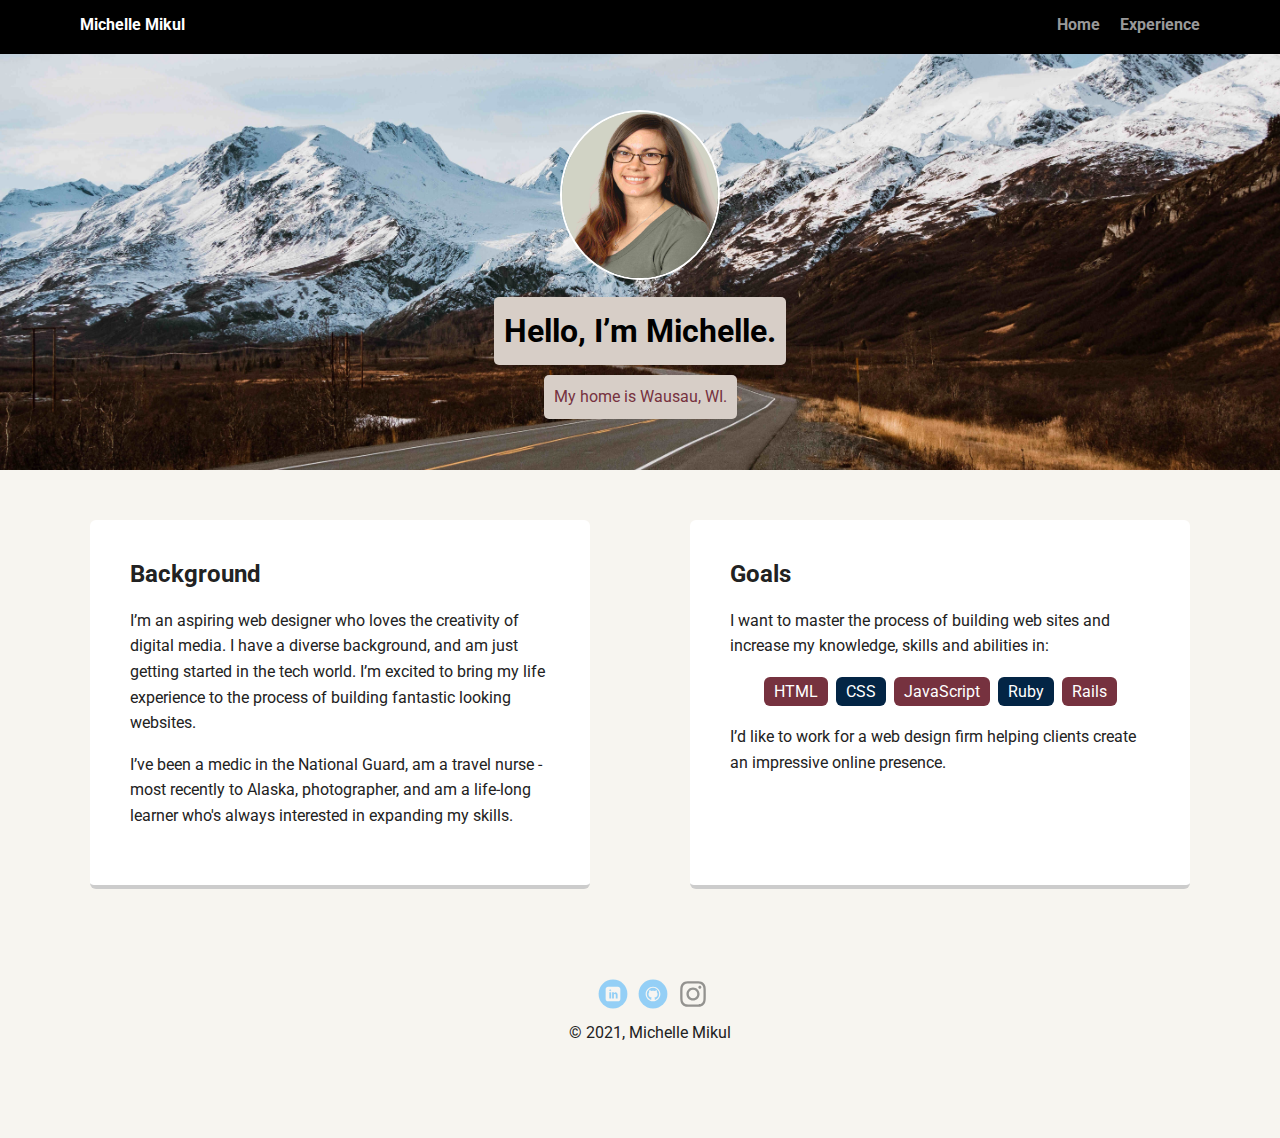
==== portfolio_update_v1/index.html @ 7de1b06a "Initial commit" ====
<!doctype html>
<html lang="en">
<head>
  <meta charset="utf-8">
  <title>Michelle Mikul's Profile</title>
  <meta name="viewport" content="width=device-width, initial-scale=1.0">
  <link rel="stylesheet" href="styles.css">
  <link href="https://fonts.googleapis.com/css?family=Muli%7CRoboto:400,300,500,700,900" rel="stylesheet"></head>
  <body>

    <nav class="main-nav">
        <ul class="nav">
          <li class="name">Michelle Mikul</li>
          <li><a href="index.html">Home</a></li>
          <li><a href="experience.html">Experience</a></li>
        </ul>
    </nav>

    <header>
      <img src="images/headshot.jpg" alt="Photo of Michelle Mikul" class="profile-image">
      <h1 class="tag name">Hello, I’m Michelle.</h1>
      <p class="tag location">My home is Wausau, WI.</p>
    </header>

    <main class="flex">
      <section class="card">
        <h2>Background</h2>
        <p>I’m an aspiring web designer who loves the creativity of digital media. I have a diverse background, and am just getting started in the tech world. I’m excited to bring my life experience to the process of building fantastic looking websites.</p>
        <p>I’ve been a medic in the National Guard, am a travel nurse - most recently to Alaska, photographer, and am a life-long learner who's always interested in expanding my skills.</p>
      </section> 

      <section class="card">
        <h2>Goals</h2>
        <p>I want to master the process of building web sites and increase my knowledge, skills and abilities in:</p>
        <ul class="skills">
          <li>HTML</li>
          <li>CSS</li>
          <li>JavaScript</li>
          <li>Ruby</li>
          <li>Rails</li>
        </ul>
        <p>I’d like to work for a web design firm helping clients create an impressive online presence.</p>
      </section> 

    </main>
    <footer>
      <ul>
        <li><a href="https://www.linkedin.com/in/michelle-mikul-97231938" target="_blank" class="social linkedin">LinkedIn</a></li>
        <li><a href="https://github.com/mlkrubsack" target="_blank" class="social github">Github</a></li>
        <li><a href="https://www.instagram.com/michellemikul/" target="_blank" class ="social instagram">Instagram</a></li>
      </ul>
      <p class="copyright">&copy; 2021, Michelle Mikul</p>
    </footer>
  </body>
  </html>
---- portfolio_update_v1/styles.css ----
/* Global Layout Set-up */
* { 
  box-sizing: border-box;
}
  
body {
  margin: 0;
  padding: 0;
  text-align: center;
  font-family: 'Roboto', sans-serif;
  color: #222;
  background: #f7f5f0;
}
/* Link Styles */

a {
  text-decoration: none;
  color: #999;
}
a:hover {
  color: #3E85A3;
}
p a{
  text-decoration: none;
  color: #348C4C;
}
a:hover {
  color: #3E85A3;
}

/* Section Styles */

.main-nav {
  width: 100%;
  background: black;
  min-height: 30px;
  padding: 10px;
  position: fixed;
  text-align: center;
}
.nav {
  display: flex;
  justify-content: space-around;
  font-weight: 700;
  list-style-type: none;
  margin: 0 auto;
  padding: 0;
}

.nav .name {
    display: block;
    margin-right: auto;
    color: white;
}
.nav li {
  padding: 5px 10px 10px 10px;
}
.nav a {
  transition: all .5s;
}
.nav a:hover {
  color: white
}

header {
  text-align: center;
  background: url('images/header_1.jpg') no-repeat top center ;
  background-size: cover;
  overflow: hidden;
  padding-top: 60px;
}
header {
  line-height: 1.5;
}
header .profile-image {
  margin-top: 50px;
  width: 160px;
  height: 170px;
  border-radius: 50%;
  border: 2px solid white;
  transition: all .5s;
}
header .profile-image:hover {
  transform: scale(1.2);
}
.tag {
  background-color: #d7cec7;
  color: black;
  padding: 10px;
  border-radius: 5px;
  display: table;
  margin: 10px auto;
} 
.location {
  background-color: #d7cec7;
  color: #76323f;
}
.card {
  margin: 30px;
  padding: 20px 40px 40px;
  max-width: 500px;
  text-align: left;
  background: #fff;
  border-bottom: 4px solid #ccc;
  border-radius: 6px;
  transition: all .5s;
}
.card:hover {
  border-color: #76323f;
}

ul.skills {
  padding: 0;
  text-align: center;
}

.skills li {
  border-radius: 6px;
  display: inline-block;
  background: #032545;
  color: white;
  padding: 5px 10px;
  margin: 2px;
}

.skills li:nth-child(odd) {
  background: #76323f;
}

footer {
  width: 100%;
  min-height: 30px;
  padding: 20px 0 40px 20px;
}

footer .copyright {
  top: -8px;
  font-size: .75em;
}

footer ul {
  list-style-type: none;
  margin: 0;
  padding: 0;
}

footer ul li {
  display: inline-block;
}

a.social {
  display: inline-block;
  text-indent: -9999px;
  margin-left: 5px;
  width: 30px;
  height: 30px;
  background-size: 30px 30px;
  opacity: .4;
  transition: all .5s;
}
a.instagram {
  background-image: url(images/instagram.svg);
}
a.linkedin {
  background-image: url(images/linkedin.svg);
}
a.github {
  background-image: url(images/github.svg);
}
a.social:hover {
  opacity: 1;
}
.clearfix {
  clear: both;
}

/* Styles for larger screens */
@media screen and (min-width: 720px) {
  
  .flex {
      display: -ms-flexbox;      /* TWEENER - IE 10 */
      display: flex; 
      max-width: 1200px;
      -ms-flex-pack: distribute;
      justify-content: space-around;
      margin: 0 auto;
  }

  header {
    min-height: 470px;
  }

  .nav {
    max-width: 1200px;
    padding: 0 30px;
  }


  main {
    padding-top: 20px;
  }

  main p {
    line-height: 1.6em;
  }

  footer {
    font-size: 1.3em;
    max-width: 1200px;
    margin: 40px auto;
  }

}
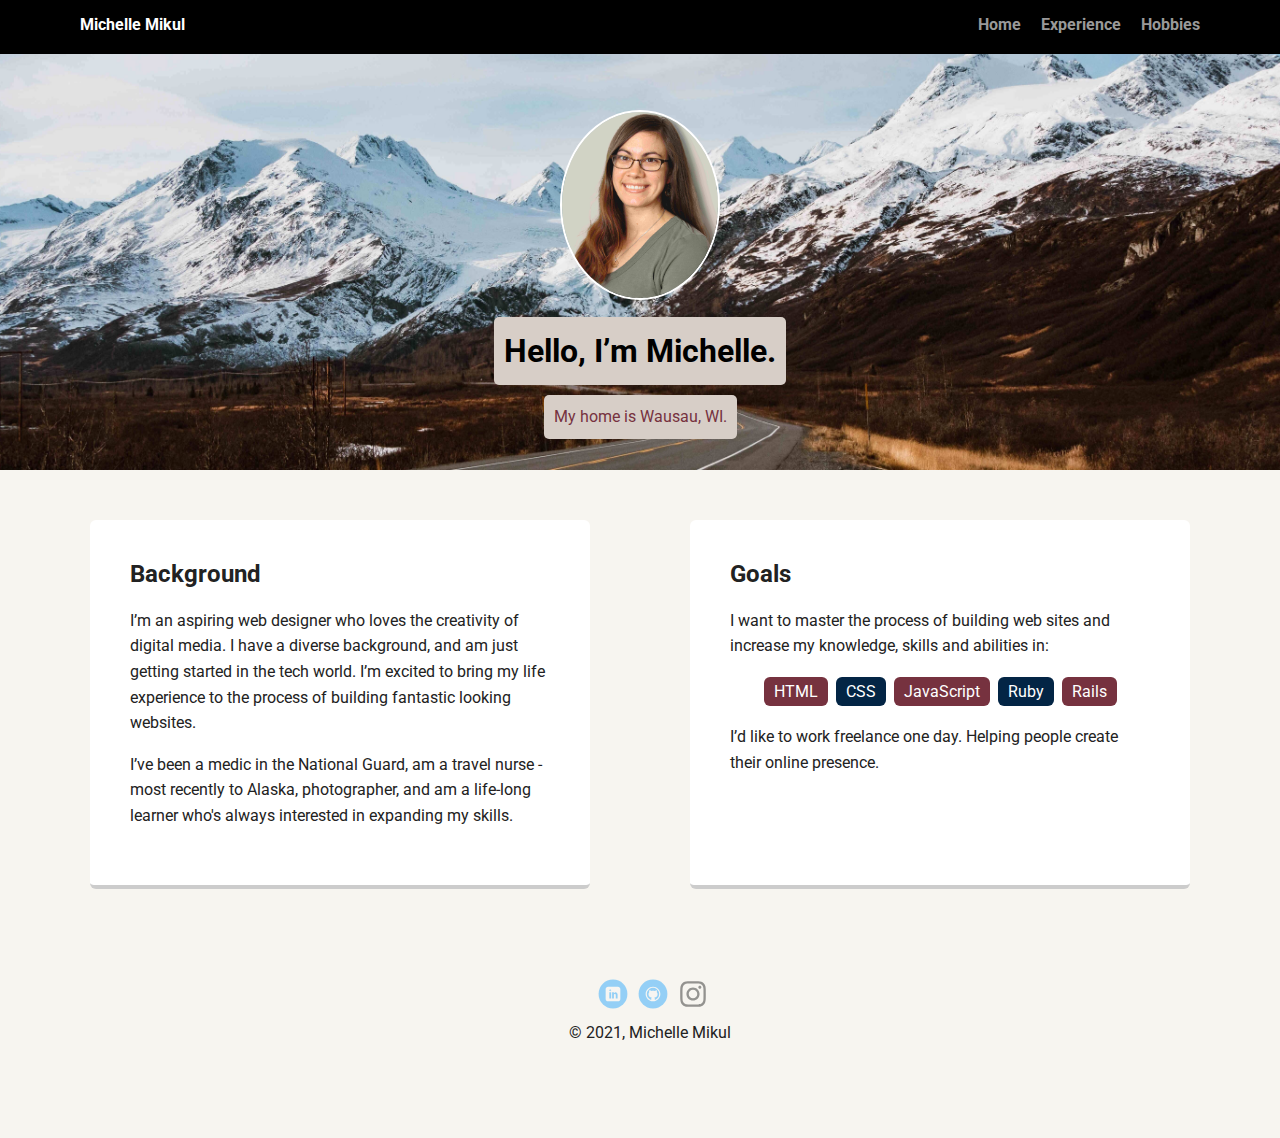
==== commit 0b21c2f3: "Final Update" ====
--- a/portfolio_update_v1/index.html
+++ b/portfolio_update_v1/index.html
@@ -13,6 +13,7 @@
           <li class="name">Michelle Mikul</li>
           <li><a href="index.html">Home</a></li>
           <li><a href="experience.html">Experience</a></li>
+          <li><a href="hobbies.html">Hobbies</a></li>
         </ul>
     </nav>
 
@@ -39,7 +40,7 @@
           <li>Ruby</li>
           <li>Rails</li>
         </ul>
-        <p>I’d like to work for a web design firm helping clients create an impressive online presence.</p>
+        <p>I’d like to work freelance one day. Helping people create their online presence.</p>
       </section> 
 
     </main>
--- a/portfolio_update_v1/styles.css
+++ b/portfolio_update_v1/styles.css
@@ -64,7 +64,7 @@
 
 header {
   text-align: center;
-  background: url('images/header_1.jpg') no-repeat top center ;
+  background: url('images/rsz_header_1.jpg') no-repeat top center ;
   background-size: cover;
   overflow: hidden;
   padding-top: 60px;
@@ -75,7 +75,7 @@
 header .profile-image {
   margin-top: 50px;
   width: 160px;
-  height: 170px;
+  height: 190px;
   border-radius: 50%;
   border: 2px solid white;
   transition: all .5s;
@@ -127,6 +127,14 @@
   background: #76323f;
 }
 
+.photo-collage {
+  margin-top: 50px;
+  width: 420px;
+  height: 370px;
+  border: 2px solid white;
+  transition: all .5s;
+}
+
 footer {
   width: 100%;
   min-height: 30px;
